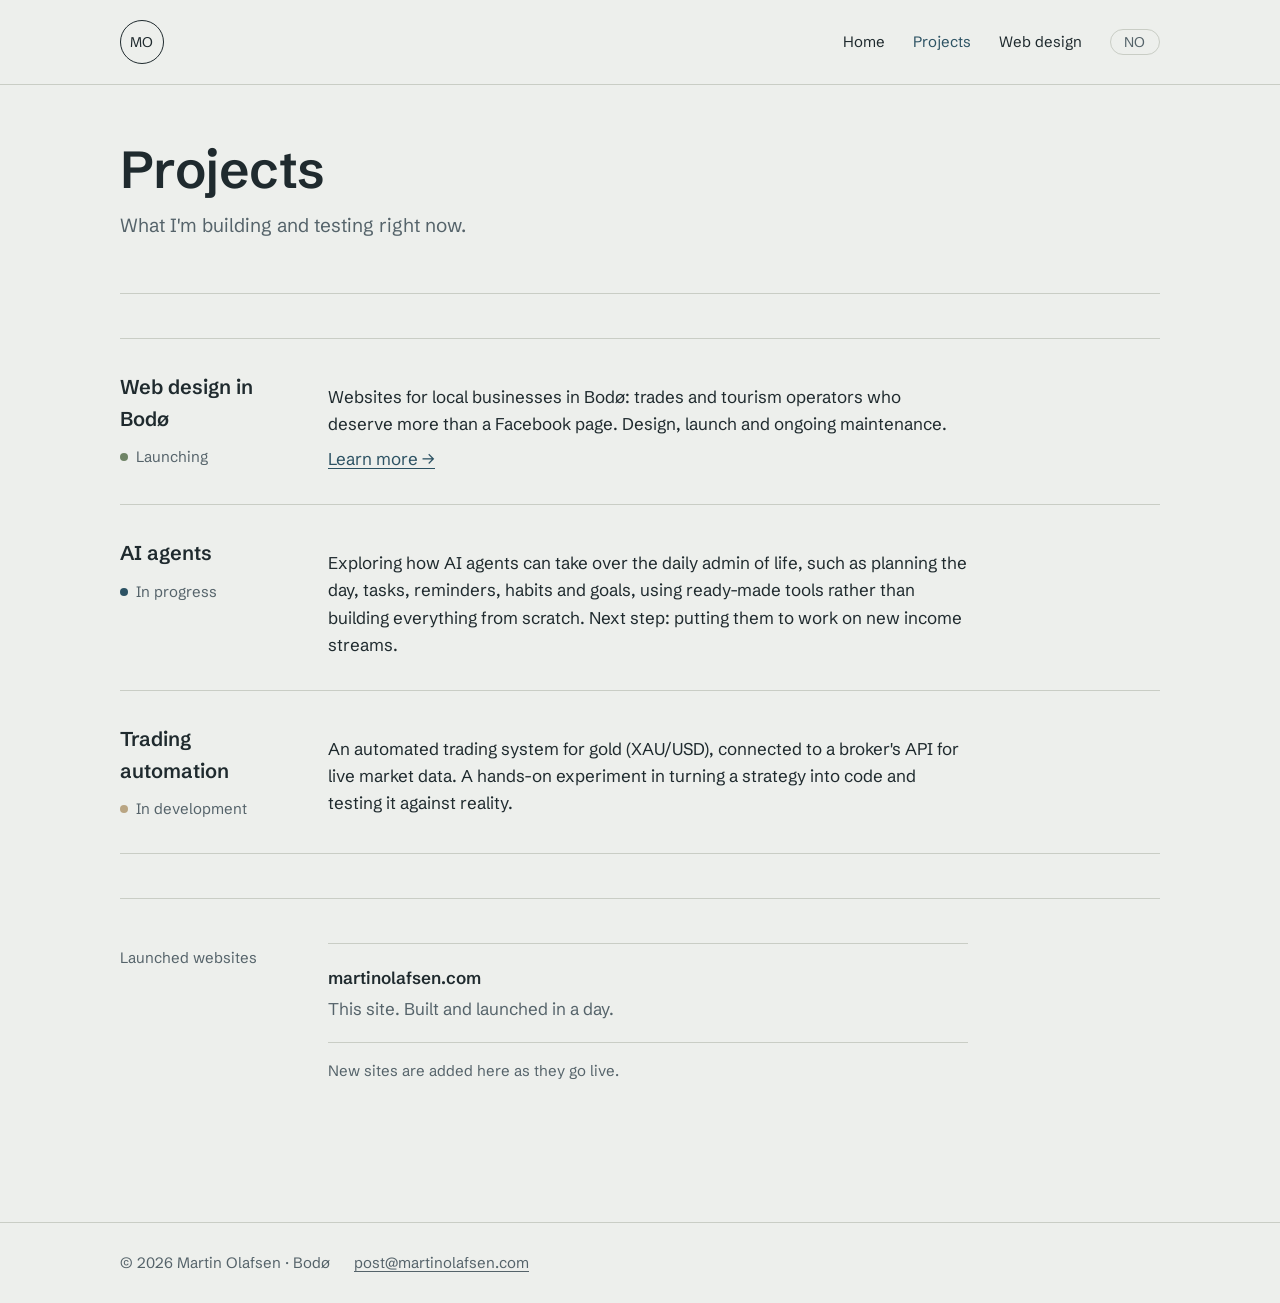
==== projects.html @ 9ef94ed3 "Build bilingual personal site (EN/NO), Nordic minimal design Static HTML/CSS/JS, no framework or bui" ====
<!DOCTYPE html>
<html lang="en">
<head>
<meta charset="UTF-8">
<meta name="viewport" content="width=device-width, initial-scale=1">
<script>
  window.PAGE_TITLE_EN = "Projects — Martin Olafsen";
  window.PAGE_TITLE_NO = "Prosjekter — Martin Olafsen";
</script>
<script src="js/lang.js"></script>
<meta name="description" content="Websites, AI agents and automated trading — what Martin Olafsen is building right now.">
<link rel="icon" href="favicon.svg" type="image/svg+xml">
<link rel="preconnect" href="https://fonts.googleapis.com">
<link rel="preconnect" href="https://fonts.gstatic.com" crossorigin>
<link href="https://fonts.googleapis.com/css2?family=Schibsted+Grotesk:wght@400;500;600&display=swap" rel="stylesheet">
<link rel="stylesheet" href="css/style.css">
</head>
<body>

<header class="site-header">
  <div class="wrap">
    <a class="monogram" href="index.html" aria-label="Martin Olafsen — home">MO</a>
    <nav class="site-nav" aria-label="Main">
      <a href="index.html"><span class="lang-en">Home</span><span class="lang-no">Hjem</span></a>
      <a href="projects.html" aria-current="page"><span class="lang-en">Projects</span><span class="lang-no">Prosjekter</span></a>
      <a href="web-design.html"><span class="lang-en">Web design</span><span class="lang-no">Webdesign</span></a>
      <button type="button" class="lang-toggle" data-lang-toggle>NO</button>
    </nav>
  </div>
</header>

<main>
  <div class="wrap">

    <section class="hero">
      <h1><span class="lang-en">Projects</span><span class="lang-no">Prosjekter</span></h1>
      <p class="lede">
        <span class="lang-en">What I'm building and testing right now.</span>
        <span class="lang-no">Det jeg bygger og tester akkurat nå.</span>
      </p>
    </section>

    <section class="projects">
      <div class="project-list">

        <div class="project-row">
          <div>
            <h3><span class="lang-en">Web design in Bodø</span><span class="lang-no">Webdesign i Bodø</span></h3>
            <span class="status">
              <span class="status-dot"></span>
              <span class="lang-en">Launching</span>
              <span class="lang-no">Under oppstart</span>
            </span>
          </div>
          <div>
            <p class="lang-en">Websites for local businesses in Bodø: trades and tourism operators who deserve more than a Facebook page. Design, launch and ongoing maintenance.</p>
            <p class="lang-no">Nettsider for lokale bedrifter i Bodø, for håndverkere og reiselivsaktører som fortjener mer enn en Facebook-side. Design, lansering og løpende vedlikehold.</p>
            <a class="text-link" href="web-design.html">
              <span class="lang-en">Learn more →</span>
              <span class="lang-no">Les mer →</span>
            </a>
          </div>
        </div>

        <div class="project-row">
          <div>
            <h3><span class="lang-en">AI agents</span><span class="lang-no">AI-agenter</span></h3>
            <span class="status">
              <span class="status-dot in-progress"></span>
              <span class="lang-en">In progress</span>
              <span class="lang-no">Pågår</span>
            </span>
          </div>
          <div>
            <p class="lang-en">Exploring how AI agents can take over the daily admin of life, such as planning the day, tasks, reminders, habits and goals, using ready-made tools rather than building everything from scratch. Next step: putting them to work on new income streams.</p>
            <p class="lang-no">Utforsker hvordan AI-agenter kan ta over hverdagens administrasjon, som planlegging av dagen, oppgaver, påminnelser, vaner og mål, med ferdige verktøy i stedet for å bygge alt fra bunnen. Neste steg: å sette dem i arbeid med nye inntektskilder.</p>
          </div>
        </div>

        <div class="project-row">
          <div>
            <h3><span class="lang-en">Trading automation</span><span class="lang-no">Tradingautomasjon</span></h3>
            <span class="status">
              <span class="status-dot in-development"></span>
              <span class="lang-en">In development</span>
              <span class="lang-no">Under utvikling</span>
            </span>
          </div>
          <div>
            <p class="lang-en">An automated trading system for gold (XAU/USD), connected to a broker's API for live market data. A hands-on experiment in turning a strategy into code and testing it against reality.</p>
            <p class="lang-no">Et automatisert handelssystem for gull (XAU/USD), koblet til en meglers API for markedsdata i sanntid. Et praktisk eksperiment i å gjøre en strategi om til kode og teste den mot virkeligheten.</p>
          </div>
        </div>

      </div>
    </section>

    <section class="launched">
      <div class="split">
        <div class="label">
          <span class="lang-en">Launched websites</span>
          <span class="lang-no">Lanserte nettsider</span>
        </div>
        <div class="content">
          <ul class="launched-list">
            <li>
              <span class="site-name">martinolafsen.com</span>
              <span class="site-desc lang-en">This site. Built and launched in a day.</span>
              <span class="site-desc lang-no">Denne siden. Bygget og lansert på én dag.</span>
            </li>
          </ul>
          <p class="note lang-en">New sites are added here as they go live.</p>
          <p class="note lang-no">Nye nettsider legges til her etter hvert som de lanseres.</p>
        </div>
      </div>
    </section>

  </div>
</main>

<footer class="site-footer">
  <div class="wrap">
    <span>© 2026 Martin Olafsen · Bodø</span>
    <a href="mailto:post@martinolafsen.com">post@martinolafsen.com</a>
  </div>
</footer>

</body>
</html>
---- css/style.css ----
/* Martin Olafsen — martinolafsen.com
   Nordic, calm, natural tones. Plain CSS, no build step. */

:root {
  --bg: #EDEFEC;
  --line: #C9CDC5;
  --sand: #B9A583;
  --ink: #1F2A2E;
  --muted: #55636A;
  --accent: #2C5263;
  --lichen: #6F8466;

  --font: "Schibsted Grotesk", -apple-system, BlinkMacSystemFont, "Segoe UI", Roboto, Helvetica, Arial, sans-serif;

  --max-width: 68rem;
  --gutter: 1.5rem;
  --label-col: 11rem;
}

@media (prefers-color-scheme: dark) {
  :root {
    --bg: #1A2226;
    --line: #35434A;
    --sand: #B9A583;
    --ink: #EDEFEC;
    --muted: #9AA6AB;
    --accent: #6FA8C2;
    --lichen: #8FA986;
  }
}

* {
  box-sizing: border-box;
}

html {
  color-scheme: light dark;
}

body {
  margin: 0;
  background: var(--bg);
  color: var(--ink);
  font-family: var(--font);
  font-size: 1.0625rem;
  line-height: 1.6;
  -webkit-font-smoothing: antialiased;
  text-rendering: optimizeLegibility;
}

/* Language visibility — toggled purely by html[lang] to avoid flash */
html:not([lang="no"]) .lang-no { display: none; }
html[lang="no"] .lang-en { display: none; }

a {
  color: var(--accent);
  text-decoration-thickness: 1px;
  text-underline-offset: 0.2em;
}

a:hover {
  color: var(--ink);
}

a:focus-visible,
button:focus-visible {
  outline: 2px solid var(--accent);
  outline-offset: 3px;
  border-radius: 2px;
}

.wrap {
  max-width: var(--max-width);
  margin: 0 auto;
  padding: 0 var(--gutter);
}

/* Header */

.site-header {
  border-bottom: 1px solid var(--line);
}

.site-header .wrap {
  display: flex;
  align-items: center;
  justify-content: space-between;
  gap: 1.5rem;
  padding-top: 1.25rem;
  padding-bottom: 1.25rem;
}

.monogram {
  display: flex;
  align-items: center;
  justify-content: center;
  width: 2.75rem;
  height: 2.75rem;
  border: 1px solid var(--ink);
  border-radius: 50%;
  color: var(--ink);
  font-size: 0.875rem;
  letter-spacing: 0.03em;
  text-decoration: none;
  flex: none;
}

.monogram:hover {
  border-color: var(--accent);
  color: var(--accent);
}

.site-nav {
  display: flex;
  align-items: center;
  gap: 1.75rem;
  flex-wrap: wrap;
}

.site-nav a {
  color: var(--ink);
  text-decoration: none;
  font-size: 0.9375rem;
}

.site-nav a:hover,
.site-nav a[aria-current="page"] {
  color: var(--accent);
}

.lang-toggle {
  font-family: var(--font);
  font-size: 0.875rem;
  color: var(--muted);
  background: transparent;
  border: 1px solid var(--line);
  border-radius: 999px;
  padding: 0.3rem 0.85rem;
  cursor: pointer;
  line-height: 1;
}

.lang-toggle:hover {
  color: var(--ink);
  border-color: var(--muted);
}

/* Main sections */

main {
  padding-top: 3.5rem;
  padding-bottom: 5rem;
}

section {
  padding: 2.75rem 0;
  border-bottom: 1px solid var(--line);
}

section:last-child {
  border-bottom: none;
}

.hero {
  padding-top: 0;
}

h1 {
  font-size: clamp(2.25rem, 5vw, 3.25rem);
  line-height: 1.1;
  margin: 0 0 0.75rem;
  font-weight: 600;
  letter-spacing: -0.01em;
}

.tagline {
  font-size: 1.25rem;
  color: var(--muted);
  margin: 0;
  max-width: 34rem;
}

.ridge {
  display: block;
  width: 100%;
  height: auto;
  margin-top: 2.5rem;
}

.ridge path {
  fill: none;
  stroke: var(--muted);
  stroke-width: 1.25;
  stroke-linecap: round;
  stroke-linejoin: round;
}

.ridge .horizon {
  stroke: var(--line);
}

.lede {
  font-size: 1.1875rem;
  color: var(--muted);
  max-width: 40rem;
  margin: 0 0 0.5rem;
}

.split {
  display: grid;
  grid-template-columns: var(--label-col) 1fr;
  gap: 2rem;
}

.split .label {
  color: var(--muted);
  font-size: 0.9375rem;
  padding-top: 0.15rem;
}

.split .content {
  max-width: 40rem;
}

.split .content > * + * {
  margin-top: 1rem;
}

@media (max-width: 42rem) {
  .split {
    grid-template-columns: 1fr;
    gap: 0.5rem;
  }
}

.text-link {
  display: inline-block;
  margin-top: 0.5rem;
}

/* Contact */

.contact-email {
  font-size: 1.5rem;
  font-weight: 500;
  word-break: break-word;
}

.contact-links {
  list-style: none;
  margin: 1rem 0 0;
  padding: 0;
  display: flex;
  flex-direction: column;
  gap: 0.4rem;
}

/* Project rows */

.project-list {
  border-top: 1px solid var(--line);
}

.project-row {
  padding: 2rem 0;
  border-bottom: 1px solid var(--line);
  display: grid;
  grid-template-columns: var(--label-col) 1fr;
  gap: 2rem;
}

@media (max-width: 42rem) {
  .project-row {
    grid-template-columns: 1fr;
    gap: 0.75rem;
  }
}

.project-row h3 {
  margin: 0 0 0.4rem;
  font-size: 1.25rem;
  font-weight: 600;
}

.status {
  display: inline-flex;
  align-items: center;
  gap: 0.5rem;
  color: var(--muted);
  font-size: 0.9375rem;
}

.status-dot {
  width: 0.5rem;
  height: 0.5rem;
  border-radius: 50%;
  background: var(--lichen);
  flex: none;
}

.status-dot.in-progress {
  background: var(--accent);
}

.status-dot.in-development {
  background: var(--sand);
}

.project-row p {
  max-width: 40rem;
  margin: 0.75rem 0 0;
}

/* Launched sites */

.launched-list {
  list-style: none;
  margin: 0;
  padding: 0;
  border-top: 1px solid var(--line);
}

.launched-list li {
  padding: 1.25rem 0;
  border-bottom: 1px solid var(--line);
}

.launched-list .site-name {
  font-weight: 600;
}

.launched-list .site-desc {
  color: var(--muted);
  display: block;
  margin-top: 0.2rem;
}

.note {
  color: var(--muted);
  font-size: 0.9375rem;
  margin-top: 1.25rem;
}

/* Web design steps + offer */

.offer-list,
.steps-list {
  list-style: none;
  margin: 0;
  padding: 0;
}

.offer-list li {
  padding: 0.9rem 0;
  border-bottom: 1px solid var(--line);
}

.offer-list li:first-child {
  padding-top: 0;
}

.offer-list h3 {
  margin: 0 0 0.25rem;
  font-size: 1.0625rem;
  font-weight: 600;
}

.offer-list p {
  margin: 0;
  color: var(--muted);
}

.steps-list {
  counter-reset: step;
}

.steps-list li {
  display: grid;
  grid-template-columns: 2.5rem 1fr;
  gap: 1rem;
  padding: 0.9rem 0;
  border-bottom: 1px solid var(--line);
}

.steps-list li:first-child {
  padding-top: 0;
}

.steps-list li::before {
  counter-increment: step;
  content: counter(step);
  color: var(--accent);
  font-weight: 600;
}

.price-value {
  font-size: 1.125rem;
}

.cta {
  display: inline-block;
  margin-top: 0.5rem;
  padding: 0.7rem 1.5rem;
  border: 1px solid var(--ink);
  border-radius: 999px;
  text-decoration: none;
  color: var(--ink);
}

.cta:hover {
  border-color: var(--accent);
  color: var(--accent);
}

/* Footer */

.site-footer {
  border-top: 1px solid var(--line);
}

.site-footer .wrap {
  padding-top: 1.75rem;
  padding-bottom: 1.75rem;
  display: flex;
  flex-wrap: wrap;
  gap: 0.5rem 1.5rem;
  color: var(--muted);
  font-size: 0.9375rem;
}

.site-footer a {
  color: var(--muted);
}

.site-footer a:hover {
  color: var(--accent);
}

/* Reduced motion */

@media (prefers-reduced-motion: reduce) {
  .ridge path {
    transition: none !important;
  }
}
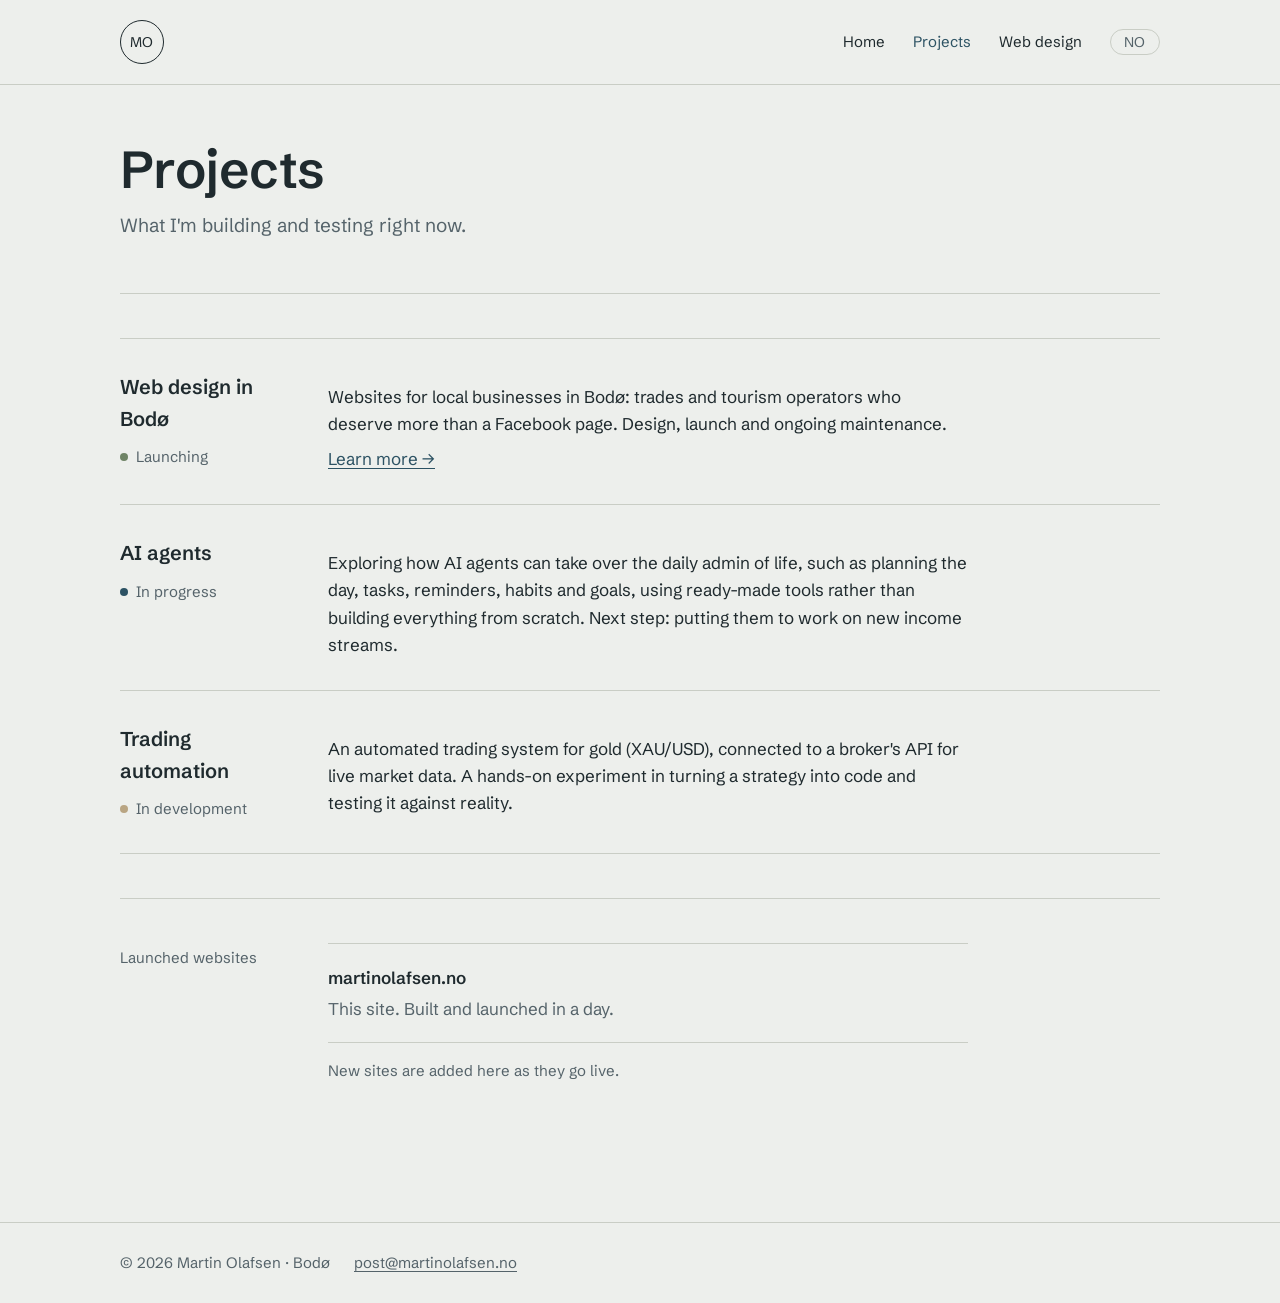
==== commit 104b86a1: "Use martinolafsen.no instead of .com Correct actual owned domain across email links, launched-sites " ====
--- a/projects.html
+++ b/projects.html
@@ -104,7 +104,7 @@
         <div class="content">
           <ul class="launched-list">
             <li>
-              <span class="site-name">martinolafsen.com</span>
+              <span class="site-name">martinolafsen.no</span>
               <span class="site-desc lang-en">This site. Built and launched in a day.</span>
               <span class="site-desc lang-no">Denne siden. Bygget og lansert på én dag.</span>
             </li>
@@ -121,7 +121,7 @@
 <footer class="site-footer">
   <div class="wrap">
     <span>© 2026 Martin Olafsen · Bodø</span>
-    <a href="mailto:post@martinolafsen.com">post@martinolafsen.com</a>
+    <a href="mailto:post@martinolafsen.no">post@martinolafsen.no</a>
   </div>
 </footer>
 
--- a/css/style.css
+++ b/css/style.css
@@ -1,4 +1,4 @@
-/* Martin Olafsen — martinolafsen.com
+/* Martin Olafsen — martinolafsen.no
    Nordic, calm, natural tones. Plain CSS, no build step. */
 
 :root {
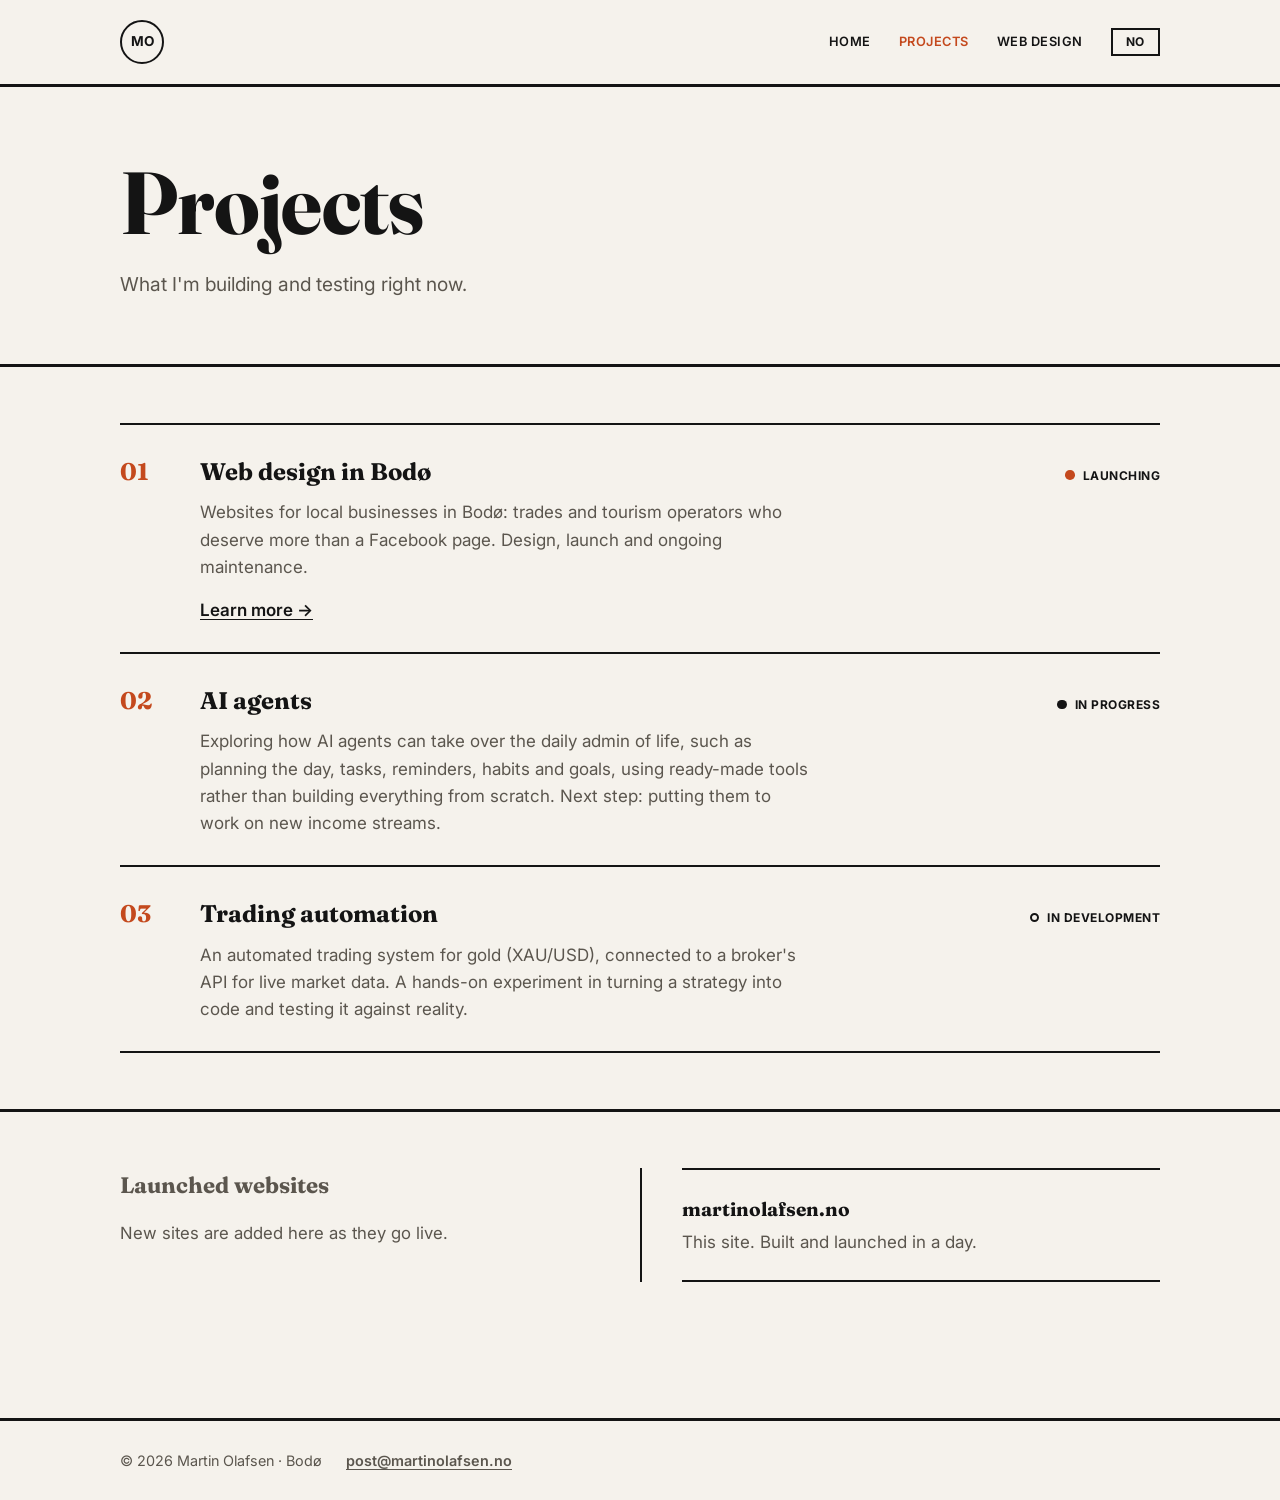
==== commit 86997db4: "Redesign: bold editorial style Fraunces display serif + Inter body, cream/ink/burnt-orange palette w" ====
--- a/projects.html
+++ b/projects.html
@@ -12,7 +12,7 @@
 <link rel="icon" href="favicon.svg" type="image/svg+xml">
 <link rel="preconnect" href="https://fonts.googleapis.com">
 <link rel="preconnect" href="https://fonts.gstatic.com" crossorigin>
-<link href="https://fonts.googleapis.com/css2?family=Schibsted+Grotesk:wght@400;500;600&display=swap" rel="stylesheet">
+<link href="https://fonts.googleapis.com/css2?family=Fraunces:opsz,wght@9..144,500;9..144,700;9..144,900&family=Inter:wght@400;500;600;700&display=swap" rel="stylesheet">
 <link rel="stylesheet" href="css/style.css">
 </head>
 <body>
@@ -30,29 +30,25 @@
 </header>
 
 <main>
-  <div class="wrap">
 
-    <section class="hero">
+  <section class="hero">
+    <div class="wrap">
       <h1><span class="lang-en">Projects</span><span class="lang-no">Prosjekter</span></h1>
       <p class="lede">
         <span class="lang-en">What I'm building and testing right now.</span>
         <span class="lang-no">Det jeg bygger og tester akkurat nå.</span>
       </p>
-    </section>
+    </div>
+  </section>
 
-    <section class="projects">
-      <div class="project-list">
+  <section class="projects">
+    <div class="wrap">
+      <div class="row-list">
 
-        <div class="project-row">
+        <div class="row">
+          <span class="idx">01</span>
           <div>
             <h3><span class="lang-en">Web design in Bodø</span><span class="lang-no">Webdesign i Bodø</span></h3>
-            <span class="status">
-              <span class="status-dot"></span>
-              <span class="lang-en">Launching</span>
-              <span class="lang-no">Under oppstart</span>
-            </span>
-          </div>
-          <div>
             <p class="lang-en">Websites for local businesses in Bodø: trades and tourism operators who deserve more than a Facebook page. Design, launch and ongoing maintenance.</p>
             <p class="lang-no">Nettsider for lokale bedrifter i Bodø, for håndverkere og reiselivsaktører som fortjener mer enn en Facebook-side. Design, lansering og løpende vedlikehold.</p>
             <a class="text-link" href="web-design.html">
@@ -60,62 +56,67 @@
               <span class="lang-no">Les mer →</span>
             </a>
           </div>
+          <span class="status">
+            <span class="status-dot"></span>
+            <span class="lang-en">Launching</span>
+            <span class="lang-no">Under oppstart</span>
+          </span>
         </div>
 
-        <div class="project-row">
+        <div class="row">
+          <span class="idx">02</span>
           <div>
             <h3><span class="lang-en">AI agents</span><span class="lang-no">AI-agenter</span></h3>
-            <span class="status">
-              <span class="status-dot in-progress"></span>
-              <span class="lang-en">In progress</span>
-              <span class="lang-no">Pågår</span>
-            </span>
-          </div>
-          <div>
             <p class="lang-en">Exploring how AI agents can take over the daily admin of life, such as planning the day, tasks, reminders, habits and goals, using ready-made tools rather than building everything from scratch. Next step: putting them to work on new income streams.</p>
             <p class="lang-no">Utforsker hvordan AI-agenter kan ta over hverdagens administrasjon, som planlegging av dagen, oppgaver, påminnelser, vaner og mål, med ferdige verktøy i stedet for å bygge alt fra bunnen. Neste steg: å sette dem i arbeid med nye inntektskilder.</p>
           </div>
+          <span class="status">
+            <span class="status-dot filled-ink"></span>
+            <span class="lang-en">In progress</span>
+            <span class="lang-no">Pågår</span>
+          </span>
         </div>
 
-        <div class="project-row">
+        <div class="row">
+          <span class="idx">03</span>
           <div>
             <h3><span class="lang-en">Trading automation</span><span class="lang-no">Tradingautomasjon</span></h3>
-            <span class="status">
-              <span class="status-dot in-development"></span>
-              <span class="lang-en">In development</span>
-              <span class="lang-no">Under utvikling</span>
-            </span>
-          </div>
-          <div>
             <p class="lang-en">An automated trading system for gold (XAU/USD), connected to a broker's API for live market data. A hands-on experiment in turning a strategy into code and testing it against reality.</p>
             <p class="lang-no">Et automatisert handelssystem for gull (XAU/USD), koblet til en meglers API for markedsdata i sanntid. Et praktisk eksperiment i å gjøre en strategi om til kode og teste den mot virkeligheten.</p>
           </div>
+          <span class="status">
+            <span class="status-dot outline"></span>
+            <span class="lang-en">In development</span>
+            <span class="lang-no">Under utvikling</span>
+          </span>
         </div>
 
       </div>
-    </section>
+    </div>
+  </section>
 
-    <section class="launched">
-      <div class="split">
-        <div class="label">
+  <section class="launched">
+    <div class="wrap split">
+      <div>
+        <p class="kicker">
           <span class="lang-en">Launched websites</span>
           <span class="lang-no">Lanserte nettsider</span>
-        </div>
-        <div class="content">
-          <ul class="launched-list">
-            <li>
-              <span class="site-name">martinolafsen.no</span>
-              <span class="site-desc lang-en">This site. Built and launched in a day.</span>
-              <span class="site-desc lang-no">Denne siden. Bygget og lansert på én dag.</span>
-            </li>
-          </ul>
-          <p class="note lang-en">New sites are added here as they go live.</p>
-          <p class="note lang-no">Nye nettsider legges til her etter hvert som de lanseres.</p>
-        </div>
+        </p>
+        <p class="note lang-en">New sites are added here as they go live.</p>
+        <p class="note lang-no">Nye nettsider legges til her etter hvert som de lanseres.</p>
       </div>
-    </section>
+      <div>
+        <ul class="launched-list">
+          <li>
+            <span class="site-name">martinolafsen.no</span>
+            <span class="site-desc lang-en">This site. Built and launched in a day.</span>
+            <span class="site-desc lang-no">Denne siden. Bygget og lansert på én dag.</span>
+          </li>
+        </ul>
+      </div>
+    </div>
+  </section>
 
-  </div>
 </main>
 
 <footer class="site-footer">
--- a/css/style.css
+++ b/css/style.css
@@ -1,31 +1,27 @@
 /* Martin Olafsen — martinolafsen.no
-   Nordic, calm, natural tones. Plain CSS, no build step. */
+   Bold editorial style: serif display type, thick rules, warm paper tones. */
 
 :root {
-  --bg: #EDEFEC;
-  --line: #C9CDC5;
-  --sand: #B9A583;
-  --ink: #1F2A2E;
-  --muted: #55636A;
-  --accent: #2C5263;
-  --lichen: #6F8466;
-
-  --font: "Schibsted Grotesk", -apple-system, BlinkMacSystemFont, "Segoe UI", Roboto, Helvetica, Arial, sans-serif;
+  --bg: #F5F2EC;
+  --ink: #141414;
+  --accent: #C4491D;
+  --muted: #5B564E;
+  --rule-w: 3px;
+
+  --font-display: "Fraunces", Georgia, "Times New Roman", serif;
+  --font-body: "Inter", -apple-system, BlinkMacSystemFont, "Segoe UI", Roboto, Helvetica, Arial, sans-serif;
 
   --max-width: 68rem;
   --gutter: 1.5rem;
-  --label-col: 11rem;
+  --idx-col: 3.5rem;
 }
 
 @media (prefers-color-scheme: dark) {
   :root {
-    --bg: #1A2226;
-    --line: #35434A;
-    --sand: #B9A583;
-    --ink: #EDEFEC;
-    --muted: #9AA6AB;
-    --accent: #6FA8C2;
-    --lichen: #8FA986;
+    --bg: #16130F;
+    --ink: #F5F1E8;
+    --accent: #E2793F;
+    --muted: #B8AE9E;
   }
 }
 
@@ -41,7 +37,7 @@
   margin: 0;
   background: var(--bg);
   color: var(--ink);
-  font-family: var(--font);
+  font-family: var(--font-body);
   font-size: 1.0625rem;
   line-height: 1.6;
   -webkit-font-smoothing: antialiased;
@@ -53,20 +49,19 @@
 html[lang="no"] .lang-en { display: none; }
 
 a {
-  color: var(--accent);
+  color: var(--ink);
   text-decoration-thickness: 1px;
   text-underline-offset: 0.2em;
 }
 
 a:hover {
-  color: var(--ink);
+  color: var(--accent);
 }
 
 a:focus-visible,
 button:focus-visible {
-  outline: 2px solid var(--accent);
+  outline: 3px solid var(--accent);
   outline-offset: 3px;
-  border-radius: 2px;
 }
 
 .wrap {
@@ -78,7 +73,7 @@
 /* Header */
 
 .site-header {
-  border-bottom: 1px solid var(--line);
+  border-bottom: var(--rule-w) solid var(--ink);
 }
 
 .site-header .wrap {
@@ -96,11 +91,12 @@
   justify-content: center;
   width: 2.75rem;
   height: 2.75rem;
-  border: 1px solid var(--ink);
+  border: 2px solid var(--ink);
   border-radius: 50%;
   color: var(--ink);
-  font-size: 0.875rem;
-  letter-spacing: 0.03em;
+  font-family: var(--font-body);
+  font-weight: 700;
+  font-size: 0.85rem;
   text-decoration: none;
   flex: none;
 }
@@ -120,7 +116,10 @@
 .site-nav a {
   color: var(--ink);
   text-decoration: none;
-  font-size: 0.9375rem;
+  font-size: 0.8rem;
+  font-weight: 600;
+  text-transform: uppercase;
+  letter-spacing: 0.04em;
 }
 
 .site-nav a:hover,
@@ -129,32 +128,31 @@
 }
 
 .lang-toggle {
-  font-family: var(--font);
-  font-size: 0.875rem;
-  color: var(--muted);
+  font-family: var(--font-body);
+  font-weight: 700;
+  font-size: 0.75rem;
+  color: var(--ink);
   background: transparent;
-  border: 1px solid var(--line);
-  border-radius: 999px;
-  padding: 0.3rem 0.85rem;
+  border: 2px solid var(--ink);
+  padding: 0.35rem 0.85rem;
   cursor: pointer;
   line-height: 1;
 }
 
 .lang-toggle:hover {
-  color: var(--ink);
-  border-color: var(--muted);
+  color: var(--bg);
+  background: var(--ink);
 }
 
 /* Main sections */
 
 main {
-  padding-top: 3.5rem;
   padding-bottom: 5rem;
 }
 
 section {
-  padding: 2.75rem 0;
-  border-bottom: 1px solid var(--line);
+  padding: 3.5rem 0;
+  border-bottom: var(--rule-w) solid var(--ink);
 }
 
 section:last-child {
@@ -162,22 +160,40 @@
 }
 
 .hero {
-  padding-top: 0;
+  padding-top: 4.5rem;
+  padding-bottom: 3.5rem;
+  border-bottom: var(--rule-w) solid var(--ink);
+}
+
+.eyebrow {
+  font-family: var(--font-body);
+  font-weight: 700;
+  text-transform: uppercase;
+  letter-spacing: 0.08em;
+  font-size: 0.8rem;
+  color: var(--accent);
+  margin: 0 0 1rem;
 }
 
 h1 {
-  font-size: clamp(2.25rem, 5vw, 3.25rem);
-  line-height: 1.1;
-  margin: 0 0 0.75rem;
-  font-weight: 600;
+  font-family: var(--font-display);
+  font-weight: 700;
+  font-size: clamp(3rem, 8vw, 5.5rem);
+  line-height: 0.98;
+  margin: 0 0 1.5rem;
   letter-spacing: -0.01em;
 }
 
+h1 em {
+  font-style: italic;
+  color: var(--accent);
+}
+
 .tagline {
-  font-size: 1.25rem;
-  color: var(--muted);
-  margin: 0;
-  max-width: 34rem;
+  font-size: 1.3rem;
+  color: var(--muted);
+  margin: 0;
+  max-width: 36rem;
 }
 
 .ridge {
@@ -189,18 +205,19 @@
 
 .ridge path {
   fill: none;
-  stroke: var(--muted);
-  stroke-width: 1.25;
+  stroke: var(--ink);
+  stroke-width: 1.75;
   stroke-linecap: round;
   stroke-linejoin: round;
 }
 
 .ridge .horizon {
-  stroke: var(--line);
+  stroke: var(--muted);
+  stroke-width: 1.5;
 }
 
 .lede {
-  font-size: 1.1875rem;
+  font-size: 1.2rem;
   color: var(--muted);
   max-width: 40rem;
   margin: 0 0 0.5rem;
@@ -208,107 +225,151 @@
 
 .split {
   display: grid;
-  grid-template-columns: var(--label-col) 1fr;
-  gap: 2rem;
-}
-
-.split .label {
-  color: var(--muted);
-  font-size: 0.9375rem;
-  padding-top: 0.15rem;
-}
-
-.split .content {
-  max-width: 40rem;
-}
-
-.split .content > * + * {
+  grid-template-columns: 1fr 1fr;
+  gap: 0;
+}
+
+.split > div {
+  padding: 0 2.5rem 0 0;
+}
+
+.split > div + div {
+  padding: 0 0 0 2.5rem;
+  border-left: 2px solid var(--ink);
+}
+
+.split .kicker {
+  font-family: var(--font-display);
+  font-weight: 700;
+  font-size: 1.4rem;
+  margin: 0 0 1rem;
+}
+
+.split > div > * + * {
   margin-top: 1rem;
+}
+
+.split p {
+  color: var(--muted);
+  margin: 0;
+  font-size: 1.05rem;
 }
 
 @media (max-width: 42rem) {
   .split {
     grid-template-columns: 1fr;
-    gap: 0.5rem;
+    gap: 2rem;
+  }
+
+  .split > div,
+  .split > div + div {
+    padding: 0;
+    border-left: none;
   }
 }
 
 .text-link {
   display: inline-block;
-  margin-top: 0.5rem;
+  margin-top: 1rem;
+  font-weight: 600;
 }
 
 /* Contact */
 
 .contact-email {
-  font-size: 1.5rem;
-  font-weight: 500;
+  font-family: var(--font-display);
+  font-size: 1.75rem;
+  font-weight: 600;
   word-break: break-word;
+  margin: 0.75rem 0 1rem;
 }
 
 .contact-links {
   list-style: none;
-  margin: 1rem 0 0;
+  margin: 0;
   padding: 0;
   display: flex;
   flex-direction: column;
   gap: 0.4rem;
 }
 
-/* Project rows */
-
-.project-list {
-  border-top: 1px solid var(--line);
-}
-
-.project-row {
-  padding: 2rem 0;
-  border-bottom: 1px solid var(--line);
+.contact-links a,
+.contact-email a {
+  font-weight: 600;
+}
+
+/* Rows: projects + offer items, shared pattern */
+
+.row-list {
+  border-top: 2px solid var(--ink);
+}
+
+.row {
   display: grid;
-  grid-template-columns: var(--label-col) 1fr;
-  gap: 2rem;
+  grid-template-columns: var(--idx-col) 1fr auto;
+  align-items: baseline;
+  gap: 1.5rem;
+  padding: 1.75rem 0;
+  border-bottom: 2px solid var(--ink);
 }
 
 @media (max-width: 42rem) {
-  .project-row {
-    grid-template-columns: 1fr;
-    gap: 0.75rem;
-  }
-}
-
-.project-row h3 {
+  .row {
+    grid-template-columns: var(--idx-col) 1fr;
+  }
+
+  .row .status {
+    grid-column: 2;
+  }
+}
+
+.row .idx {
+  font-family: var(--font-display);
+  font-weight: 700;
+  font-size: 1.5rem;
+  color: var(--accent);
+}
+
+.row h3 {
   margin: 0 0 0.4rem;
-  font-size: 1.25rem;
-  font-weight: 600;
+  font-family: var(--font-display);
+  font-size: 1.5rem;
+  font-weight: 700;
+}
+
+.row p {
+  max-width: 38rem;
+  margin: 0.5rem 0 0;
+  color: var(--muted);
 }
 
 .status {
   display: inline-flex;
   align-items: center;
   gap: 0.5rem;
-  color: var(--muted);
-  font-size: 0.9375rem;
+  font-size: 0.75rem;
+  font-weight: 700;
+  text-transform: uppercase;
+  letter-spacing: 0.04em;
+  white-space: nowrap;
+  color: var(--ink);
 }
 
 .status-dot {
-  width: 0.5rem;
-  height: 0.5rem;
+  width: 0.6rem;
+  height: 0.6rem;
   border-radius: 50%;
-  background: var(--lichen);
+  background: var(--accent);
   flex: none;
 }
 
-.status-dot.in-progress {
-  background: var(--accent);
-}
-
-.status-dot.in-development {
-  background: var(--sand);
-}
-
-.project-row p {
-  max-width: 40rem;
-  margin: 0.75rem 0 0;
+.status-dot.filled-ink {
+  background: var(--ink);
+}
+
+.status-dot.outline {
+  background: transparent;
+  border: 2px solid var(--ink);
 }
 
 /* Launched sites */
@@ -317,105 +378,91 @@
   list-style: none;
   margin: 0;
   padding: 0;
-  border-top: 1px solid var(--line);
+  border-top: 2px solid var(--ink);
 }
 
 .launched-list li {
-  padding: 1.25rem 0;
-  border-bottom: 1px solid var(--line);
+  padding: 1.5rem 0;
+  border-bottom: 2px solid var(--ink);
 }
 
 .launched-list .site-name {
-  font-weight: 600;
+  font-family: var(--font-display);
+  font-weight: 700;
+  font-size: 1.2rem;
 }
 
 .launched-list .site-desc {
   color: var(--muted);
   display: block;
-  margin-top: 0.2rem;
+  margin-top: 0.25rem;
 }
 
 .note {
   color: var(--muted);
-  font-size: 0.9375rem;
+  font-size: 0.95rem;
   margin-top: 1.25rem;
 }
 
-/* Web design steps + offer */
-
-.offer-list,
+/* Web design: steps */
+
 .steps-list {
   list-style: none;
   margin: 0;
   padding: 0;
-}
-
-.offer-list li {
-  padding: 0.9rem 0;
-  border-bottom: 1px solid var(--line);
-}
-
-.offer-list li:first-child {
-  padding-top: 0;
-}
-
-.offer-list h3 {
-  margin: 0 0 0.25rem;
-  font-size: 1.0625rem;
-  font-weight: 600;
-}
-
-.offer-list p {
-  margin: 0;
-  color: var(--muted);
-}
-
-.steps-list {
+  border-top: 2px solid var(--ink);
   counter-reset: step;
 }
 
 .steps-list li {
   display: grid;
-  grid-template-columns: 2.5rem 1fr;
-  gap: 1rem;
-  padding: 0.9rem 0;
-  border-bottom: 1px solid var(--line);
-}
-
-.steps-list li:first-child {
-  padding-top: 0;
+  grid-template-columns: var(--idx-col) 1fr;
+  gap: 1.5rem;
+  align-items: baseline;
+  padding: 1.5rem 0;
+  border-bottom: 2px solid var(--ink);
 }
 
 .steps-list li::before {
   counter-increment: step;
   content: counter(step);
-  color: var(--accent);
-  font-weight: 600;
+  font-family: var(--font-display);
+  font-weight: 700;
+  font-size: 1.5rem;
+  color: var(--accent);
+}
+
+.steps-list li span {
+  font-size: 1.05rem;
 }
 
 .price-value {
-  font-size: 1.125rem;
+  font-size: 1.2rem;
+  color: var(--muted);
 }
 
 .cta {
   display: inline-block;
-  margin-top: 0.5rem;
-  padding: 0.7rem 1.5rem;
-  border: 1px solid var(--ink);
-  border-radius: 999px;
+  margin-top: 1.25rem;
+  padding: 0.85rem 1.75rem;
+  background: var(--ink);
+  color: var(--bg);
   text-decoration: none;
-  color: var(--ink);
+  font-weight: 700;
+  text-transform: uppercase;
+  font-size: 0.85rem;
+  letter-spacing: 0.03em;
 }
 
 .cta:hover {
-  border-color: var(--accent);
-  color: var(--accent);
+  background: var(--accent);
+  color: var(--bg);
 }
 
 /* Footer */
 
 .site-footer {
-  border-top: 1px solid var(--line);
+  border-top: var(--rule-w) solid var(--ink);
 }
 
 .site-footer .wrap {
@@ -425,11 +472,12 @@
   flex-wrap: wrap;
   gap: 0.5rem 1.5rem;
   color: var(--muted);
-  font-size: 0.9375rem;
+  font-size: 0.9rem;
 }
 
 .site-footer a {
   color: var(--muted);
+  font-weight: 600;
 }
 
 .site-footer a:hover {
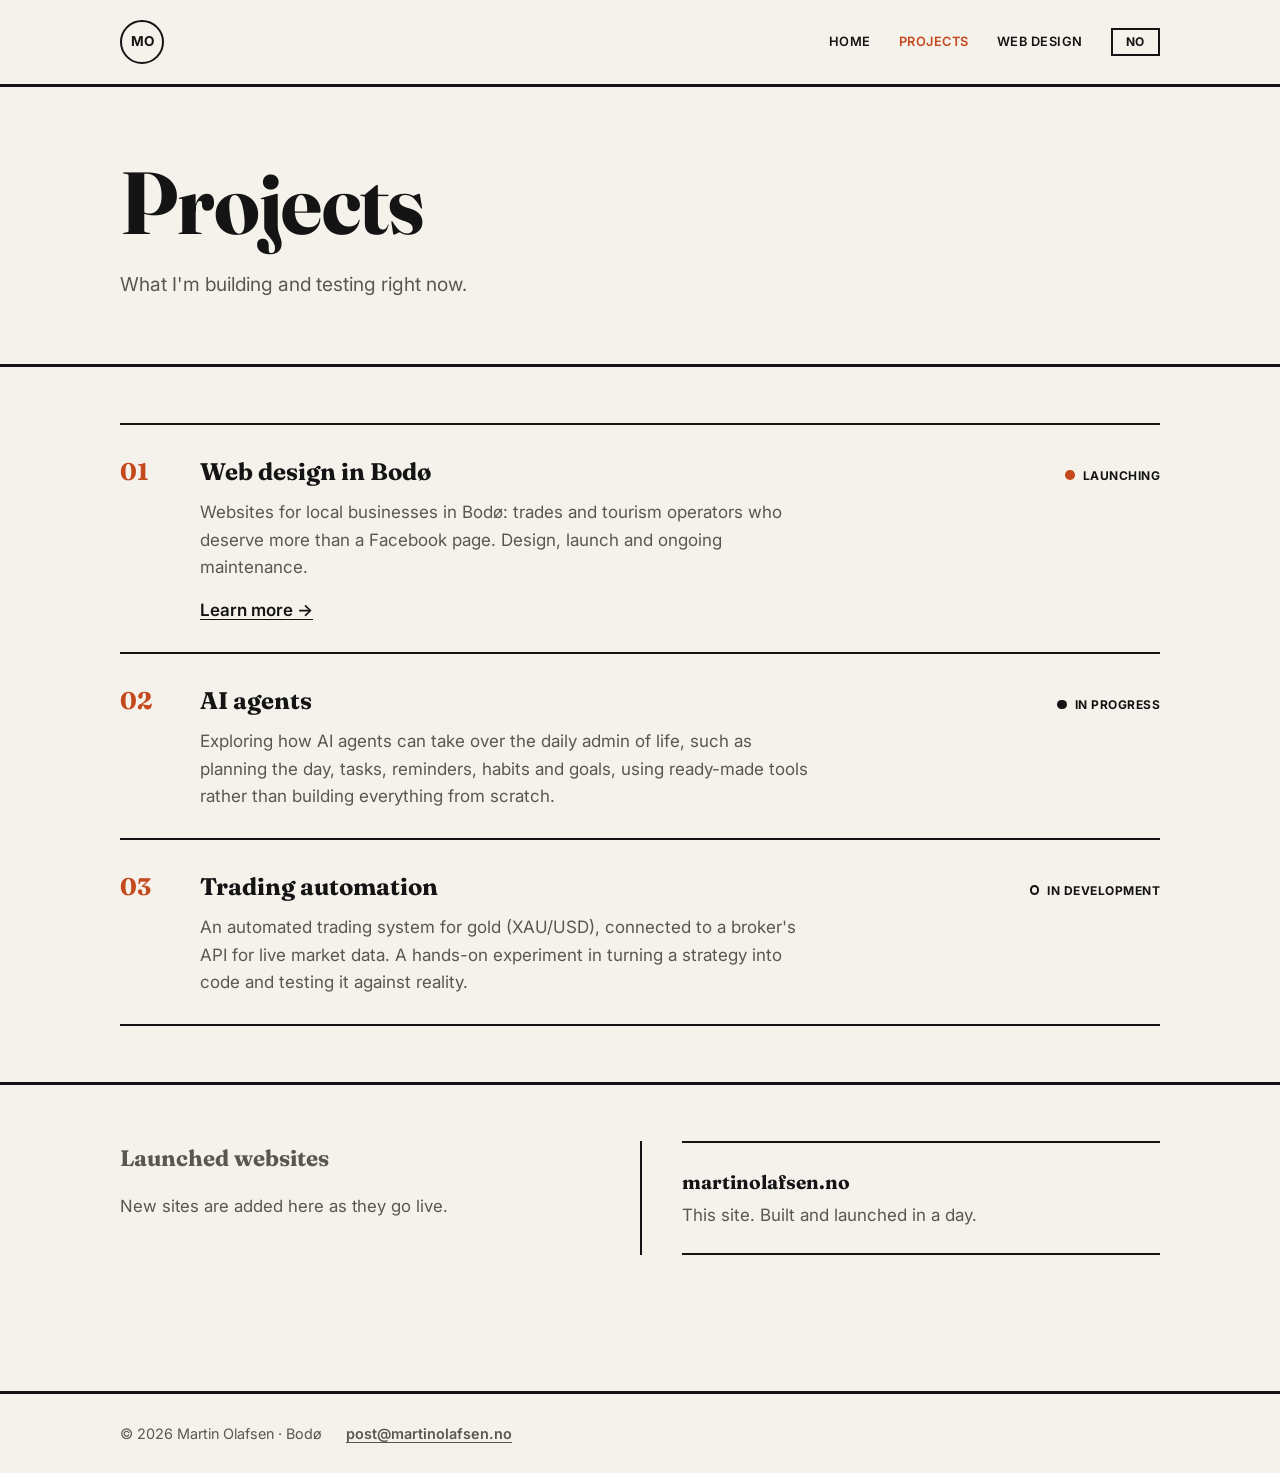
==== commit 74b00da6: "Trim AI agents project description Drop the "next step" sentence in both languages, keeping the para" ====
--- a/projects.html
+++ b/projects.html
@@ -67,8 +67,8 @@
           <span class="idx">02</span>
           <div>
             <h3><span class="lang-en">AI agents</span><span class="lang-no">AI-agenter</span></h3>
-            <p class="lang-en">Exploring how AI agents can take over the daily admin of life, such as planning the day, tasks, reminders, habits and goals, using ready-made tools rather than building everything from scratch. Next step: putting them to work on new income streams.</p>
-            <p class="lang-no">Utforsker hvordan AI-agenter kan ta over hverdagens administrasjon, som planlegging av dagen, oppgaver, påminnelser, vaner og mål, med ferdige verktøy i stedet for å bygge alt fra bunnen. Neste steg: å sette dem i arbeid med nye inntektskilder.</p>
+            <p class="lang-en">Exploring how AI agents can take over the daily admin of life, such as planning the day, tasks, reminders, habits and goals, using ready-made tools rather than building everything from scratch.</p>
+            <p class="lang-no">Utforsker hvordan AI-agenter kan ta over hverdagens administrasjon, som planlegging av dagen, oppgaver, påminnelser, vaner og mål, med ferdige verktøy i stedet for å bygge alt fra bunnen.</p>
           </div>
           <span class="status">
             <span class="status-dot filled-ink"></span>
